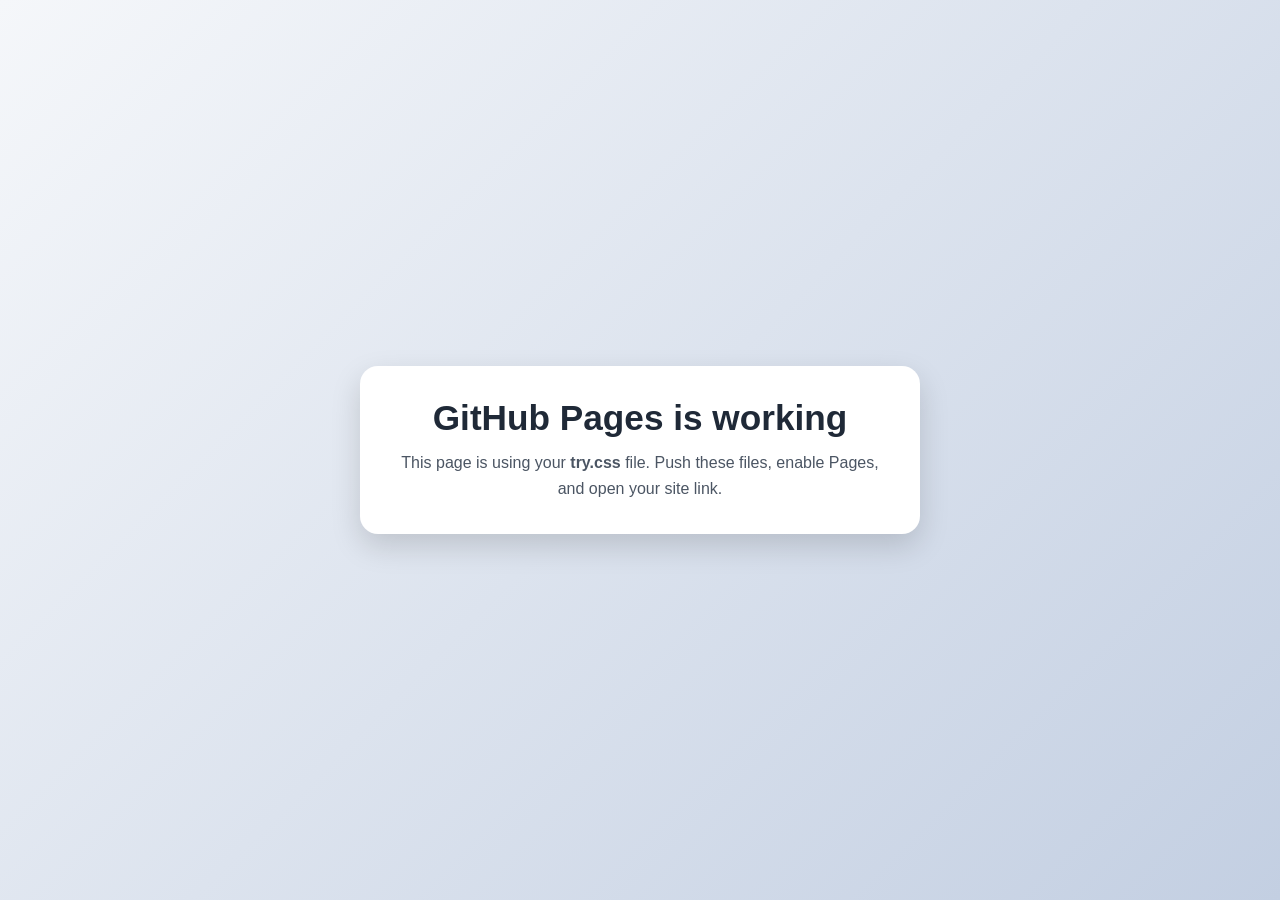
==== index.html @ b8c2696b "dd" ====
<!DOCTYPE html>
<html lang="en">
<head>
  <meta charset="UTF-8" />
  <meta name="viewport" content="width=device-width, initial-scale=1.0" />
  <title>My GitHub Pages Site</title>
  <link rel="stylesheet" href="try.css" />
</head>
<body>
  <main class="card">
    <h1 class="title">GitHub Pages is working</h1>
    <p class="subtitle">
      This page is using your <strong>try.css</strong> file. Push these files,
      enable Pages, and open your site link.
    </p>
  </main>
</body>
</html>
---- try.css ----
* {
	box-sizing: border-box;
}

body {
	margin: 0;
	min-height: 100vh;
	display: grid;
	place-items: center;
	font-family: Segoe UI, Tahoma, Geneva, Verdana, sans-serif;
	background: linear-gradient(135deg, #f5f7fa, #c3cfe2);
}

.card {
	width: min(92vw, 560px);
	padding: 2rem;
	border-radius: 18px;
	background: #ffffff;
	box-shadow: 0 12px 30px rgba(0, 0, 0, 0.15);
	text-align: center;
}

.title {
	margin: 0 0 0.75rem;
	font-size: clamp(1.6rem, 4vw, 2.2rem);
	color: #1f2937;
}

.subtitle {
	margin: 0;
	color: #4b5563;
	line-height: 1.6;
}
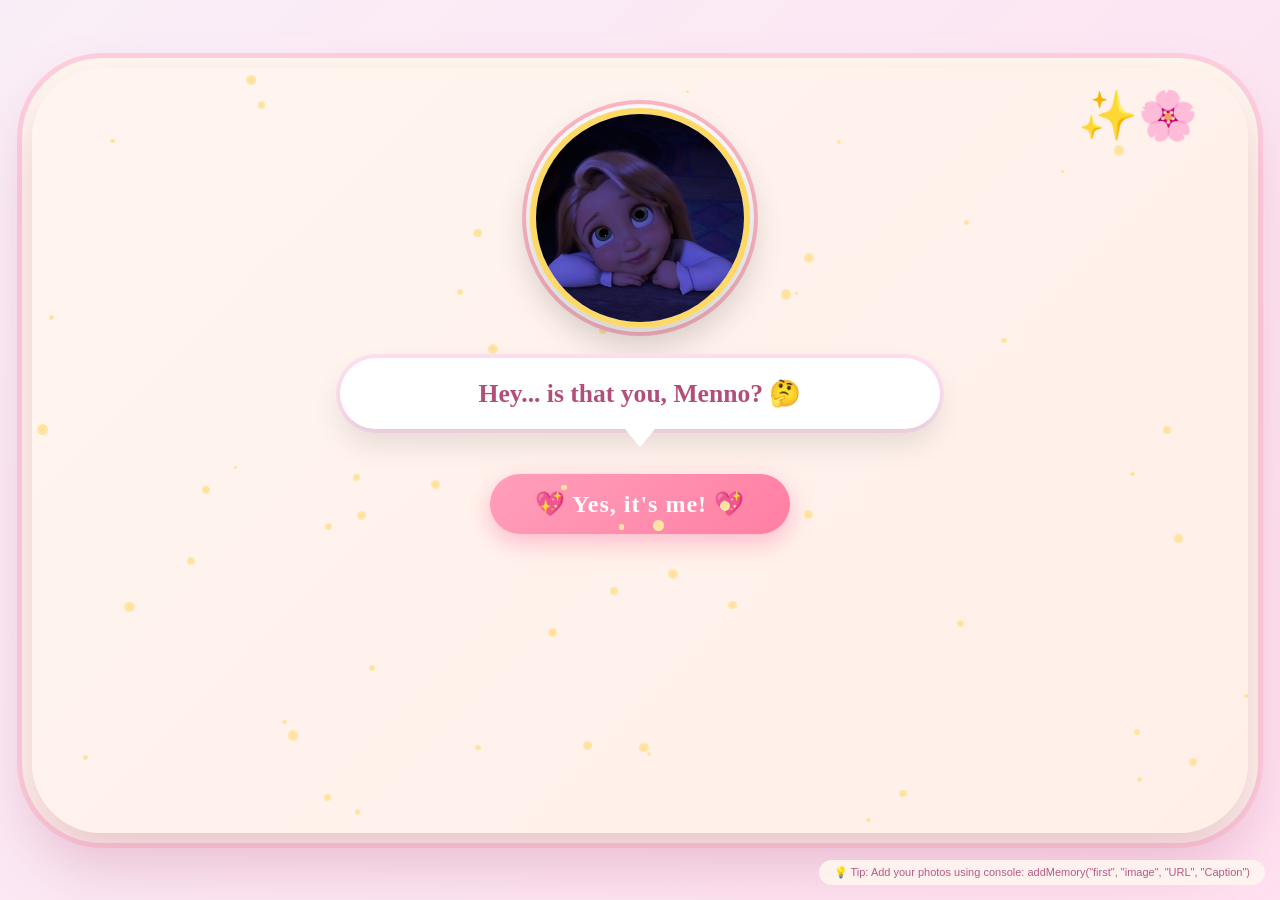
==== commit 0f9d6701: "1" ====
--- a/index.html
+++ b/index.html
@@ -1,18 +1,728 @@
-<!DOCTYPE html>
+ <!DOCTYPE html>
 <html lang="en">
 <head>
-  <meta charset="UTF-8" />
-  <meta name="viewport" content="width=device-width, initial-scale=1.0" />
-  <title>My GitHub Pages Site</title>
-  <link rel="stylesheet" href="try.css" />
+    <meta charset="UTF-8">
+    <meta name="viewport" content="width=device-width, initial-scale=1.0, user-scalable=yes">
+    <title>Simo's Magical Love Story ✨💖</title>
+    <style>
+        * {
+            margin: 0;
+            padding: 0;
+            box-sizing: border-box;
+        }
+
+        body {
+            min-height: 100vh;
+            background: linear-gradient(135deg, #f9eef7 0%, #ffe0f0 100%);
+            font-family: 'Quicksand', 'Segoe UI', 'Poppins', cursive, sans-serif;
+            overflow-x: hidden;
+            display: flex;
+            justify-content: center;
+            align-items: center;
+            padding: 20px;
+        }
+
+        /* Main container */
+        .story-container {
+            position: relative;
+            width: 1300px;
+            max-width: 95vw;
+            min-height: 85vh;
+            background: radial-gradient(ellipse at 30% 40%, #fff5ec, #ffefe6);
+            border-radius: 70px;
+            box-shadow: 0 30px 60px rgba(200, 120, 150, 0.4), 0 0 0 10px #fff9f0, 0 0 0 15px #ffcfdf;
+            overflow: hidden;
+            transition: all 0.4s ease;
+        }
+
+        /* Scenes */
+        .scene {
+            display: none;
+            width: 100%;
+            min-height: 85vh;
+            padding: 40px 30px;
+            position: relative;
+            animation: fadeIn 0.8s ease;
+        }
+
+        .scene.active {
+            display: block;
+        }
+
+        @keyframes fadeIn {
+            from { opacity: 0; transform: scale(0.98); }
+            to { opacity: 1; transform: scale(1); }
+        }
+
+        /* Main Story Scene */
+        .story-scene {
+            background: linear-gradient(135deg, #fff5f0, #ffefe8);
+            text-align: center;
+        }
+
+        /* Sparkles background */
+        .sparkle-bg {
+            position: absolute;
+            top: 0;
+            left: 0;
+            width: 100%;
+            height: 100%;
+            pointer-events: none;
+            z-index: 1;
+        }
+
+        .sparkle-dot {
+            position: absolute;
+            background: radial-gradient(circle, #ffdd99, #ffecb3);
+            border-radius: 50%;
+            animation: twinkle 2s infinite;
+        }
+
+        @keyframes twinkle {
+            0% { opacity: 0; transform: scale(0);}
+            50% { opacity: 0.8; transform: scale(1);}
+            100% { opacity: 0; transform: scale(0);}
+        }
+
+        /* Princess Container */
+        .princess-wrapper {
+            position: relative;
+            display: flex;
+            justify-content: center;
+            margin-bottom: 30px;
+            z-index: 10;
+        }
+
+        .princess-photo {
+            width: 220px;
+            height: 220px;
+            border-radius: 50%;
+            object-fit: cover;
+            border: 6px solid #ffd966;
+            box-shadow: 0 15px 35px rgba(0,0,0,0.2), 0 0 0 4px #fff, 0 0 0 8px #ffb7c5;
+            animation: gentleFloat 3s ease-in-out infinite;
+            cursor: pointer;
+            transition: transform 0.3s;
+        }
+
+        .princess-photo:hover {
+            transform: scale(1.02);
+        }
+
+        @keyframes gentleFloat {
+            0%, 100% { transform: translateY(0px); }
+            50% { transform: translateY(-12px); }
+        }
+
+        /* Hair sway effect (decorative) */
+        .hair-accessory {
+            position: absolute;
+            font-size: 3rem;
+            top: -20px;
+            right: 20px;
+            animation: sway 2s ease-in-out infinite;
+            pointer-events: none;
+        }
+
+        @keyframes sway {
+            0%, 100% { transform: rotate(-5deg); }
+            50% { transform: rotate(5deg); }
+        }
+
+        /* Speech Bubble */
+        .speech-container {
+            position: relative;
+            z-index: 10;
+            margin: 20px auto;
+            max-width: 600px;
+        }
+
+        .speech-bubble {
+            background: white;
+            border-radius: 50px;
+            padding: 20px 35px;
+            font-size: 1.6rem;
+            font-weight: 600;
+            color: #b34e7a;
+            box-shadow: 0 15px 30px rgba(0,0,0,0.1), 0 0 0 4px #ffe0f0;
+            text-align: center;
+            position: relative;
+            backdrop-filter: blur(2px);
+            font-family: 'Quicksand', cursive;
+            transition: all 0.3s ease;
+        }
+
+        .speech-bubble::before {
+            content: '';
+            position: absolute;
+            bottom: -18px;
+            left: 50%;
+            transform: translateX(-50%);
+            border-width: 18px 15px 0 15px;
+            border-style: solid;
+            border-color: white transparent transparent transparent;
+        }
+
+        /* Yes Button */
+        .yes-button {
+            background: linear-gradient(135deg, #ff9fbb, #ff7fa3);
+            color: white;
+            border: none;
+            padding: 16px 45px;
+            font-size: 1.5rem;
+            border-radius: 60px;
+            cursor: pointer;
+            font-weight: bold;
+            margin: 25px auto;
+            display: inline-block;
+            transition: all 0.3s;
+            box-shadow: 0 8px 25px rgba(255, 100, 150, 0.4);
+            font-family: 'Quicksand', cursive;
+            letter-spacing: 1px;
+        }
+
+        .yes-button:hover {
+            transform: scale(1.08);
+            box-shadow: 0 12px 35px rgba(255, 100, 150, 0.6);
+        }
+
+        /* Hearts Container */
+        .hearts-container {
+            position: fixed;
+            top: 0;
+            left: 0;
+            width: 100%;
+            height: 100%;
+            pointer-events: none;
+            z-index: 999;
+        }
+
+        .floating-heart {
+            position: absolute;
+            animation: floatHeartUp 3s ease-out forwards;
+            font-size: 1.5rem;
+            filter: drop-shadow(0 0 4px #ff69b4);
+        }
+
+        @keyframes floatHeartUp {
+            0% {
+                opacity: 1;
+                transform: translateY(0) scale(0.6);
+            }
+            100% {
+                opacity: 0;
+                transform: translateY(-200px) scale(1.2);
+            }
+        }
+
+        /* Magical Gate - Full Screen */
+        .magical-gate {
+            position: fixed;
+            top: 0;
+            left: 0;
+            width: 100%;
+            height: 100%;
+            background: linear-gradient(135deg, rgba(0,0,0,0.85), rgba(80,40,60,0.9));
+            backdrop-filter: blur(12px);
+            z-index: 2000;
+            display: none;
+            justify-content: center;
+            align-items: center;
+            animation: gateReveal 0.6s ease;
+        }
+
+        @keyframes gateReveal {
+            from { opacity: 0; transform: scale(1.1); backdrop-filter: blur(0); }
+            to { opacity: 1; transform: scale(1); backdrop-filter: blur(12px); }
+        }
+
+        .gate-content {
+            background: linear-gradient(135deg, #fff9f0, #fff0e8);
+            padding: 40px;
+            border-radius: 70px;
+            text-align: center;
+            max-width: 90%;
+            max-height: 90%;
+            overflow-y: auto;
+            animation: slideUpContent 0.5s ease;
+            box-shadow: 0 30px 60px rgba(0,0,0,0.3);
+        }
+
+        @keyframes slideUpContent {
+            from { transform: translateY(50px); opacity: 0; }
+            to { transform: translateY(0); opacity: 1; }
+        }
+
+        /* Gallery Folders */
+        .folders-container {
+            display: flex;
+            gap: 25px;
+            justify-content: center;
+            flex-wrap: wrap;
+            margin: 30px 0;
+        }
+
+        .folder {
+            background: linear-gradient(135deg, #ffe6f0, #ffd9e8);
+            border-radius: 35px;
+            padding: 25px 20px;
+            width: 250px;
+            cursor: pointer;
+            transition: all 0.4s cubic-bezier(0.2, 0.9, 0.4, 1.1);
+            box-shadow: 0 15px 25px rgba(0,0,0,0.1);
+            border: 2px solid rgba(255,215,0,0.3);
+        }
+
+        .folder:hover {
+            transform: translateY(-12px) scale(1.02);
+            box-shadow: 0 25px 35px rgba(0,0,0,0.2);
+            border-color: #ffb347;
+        }
+
+        .folder-icon {
+            font-size: 4rem;
+            margin-bottom: 15px;
+        }
+
+        .folder h3 {
+            color: #b34e7a;
+            margin-bottom: 10px;
+            font-size: 1.5rem;
+        }
+
+        .folder p {
+            color: #a05a7a;
+            font-size: 0.9rem;
+        }
+
+        /* Media Gallery */
+        .media-gallery {
+            display: none;
+            flex-wrap: wrap;
+            gap: 25px;
+            justify-content: center;
+            margin-top: 30px;
+            max-height: 500px;
+            overflow-y: auto;
+            padding: 20px;
+        }
+
+        .media-gallery.active {
+            display: flex;
+        }
+
+        .media-item {
+            background: white;
+            border-radius: 25px;
+            padding: 12px;
+            width: 260px;
+            text-align: center;
+            box-shadow: 0 8px 20px rgba(0,0,0,0.1);
+            transition: all 0.3s;
+            animation: fadeSlide 0.5s ease backwards;
+        }
+
+        .media-item:hover {
+            transform: scale(1.03) translateY(-5px);
+            box-shadow: 0 15px 30px rgba(0,0,0,0.2);
+        }
+
+        @keyframes fadeSlide {
+            from { opacity: 0; transform: translateY(20px); }
+            to { opacity: 1; transform: translateY(0); }
+        }
+
+        .media-item img, .media-item video {
+            width: 100%;
+            height: 200px;
+            object-fit: cover;
+            border-radius: 18px;
+        }
+
+        .media-caption {
+            margin-top: 12px;
+            color: #b34e7a;
+            font-weight: 600;
+        }
+
+        /* Buttons */
+        .close-gate {
+            background: linear-gradient(135deg, #ffb347, #ff8c42);
+            color: white;
+            border: none;
+            padding: 12px 35px;
+            border-radius: 50px;
+            font-size: 1.1rem;
+            cursor: pointer;
+            margin-top: 25px;
+            font-weight: bold;
+            transition: all 0.3s;
+        }
+
+        .close-gate:hover {
+            transform: scale(1.05);
+            box-shadow: 0 5px 15px rgba(0,0,0,0.2);
+        }
+
+        .back-folder {
+            background: #ffb7c5;
+            border: none;
+            padding: 8px 25px;
+            border-radius: 40px;
+            cursor: pointer;
+            margin: 10px auto;
+            display: inline-block;
+            font-weight: bold;
+            color: #a33e6b;
+        }
+
+        /* Scrollbar */
+        ::-webkit-scrollbar {
+            width: 8px;
+        }
+        ::-webkit-scrollbar-track {
+            background: #ffe2ef;
+            border-radius: 10px;
+        }
+        ::-webkit-scrollbar-thumb {
+            background: #d989b0;
+            border-radius: 10px;
+        }
+
+        /* Romantic title */
+        .gate-title {
+            font-size: 2rem;
+            color: #b34e7a;
+            text-shadow: 0 2px 8px #ffcfdf;
+            margin-bottom: 20px;
+        }
+
+        /* Instruction hint */
+        .add-hint {
+            position: fixed;
+            bottom: 15px;
+            right: 15px;
+            background: rgba(255,245,240,0.9);
+            padding: 6px 15px;
+            border-radius: 30px;
+            font-size: 11px;
+            color: #b55a83;
+            z-index: 100;
+            pointer-events: none;
+            backdrop-filter: blur(4px);
+        }
+    </style>
 </head>
 <body>
-  <main class="card">
-    <h1 class="title">GitHub Pages is working</h1>
-    <p class="subtitle">
-      This page is using your <strong>try.css</strong> file. Push these files,
-      enable Pages, and open your site link.
-    </p>
-  </main>
+<div class="story-container">
+    <!-- Main Story Scene -->
+    <div id="mainScene" class="scene active story-scene">
+        <!-- Sparkle background -->
+        <div class="sparkle-bg" id="sparkleBg"></div>
+        
+        <!-- Princess -->
+        <div class="princess-wrapper">
+            <img id="princessImg" class="princess-photo" src="./rep.jpeg" alt="Princess photo">
+            <div class="hair-accessory">✨🌸</div>
+        </div>
+
+        <!-- Speech Bubble -->
+        <div class="speech-container">
+            <div class="speech-bubble" id="speechBubble">
+                Hey... is that you, Menno? 🤔
+            </div>
+        </div>
+
+        <!-- Yes Button -->
+        <button class="yes-button" id="yesButton">💖 Yes, it's me! 💖</button>
+    </div>
+</div>
+
+<!-- Magical Gate - Full Screen Gallery -->
+<div id="magicalGate" class="magical-gate">
+    <div class="gate-content">
+        <h2 class="gate-title">💕 Our Beautiful Memories 💕</h2>
+        
+        <!-- Folders -->
+        <div class="folders-container" id="foldersContainer">
+            <div class="folder" onclick="showFolder('first')">
+                <div class="folder-icon">🌸📸</div>
+                <h3>First Memories Together</h3>
+                <p>✨ Where our journey began ✨</p>
+            </div>
+            <div class="folder" onclick="showFolder('bestfriends')">
+                <div class="folder-icon">💕👯‍♀️</div>
+                <h3>Becoming Best Friends</h3>
+                <p>💖 Laughter, tears & adventures 💖</p>
+            </div>
+            <div class="folder" onclick="showFolder('sisters')">
+                <div class="folder-icon">👭✨</div>
+                <h3>Becoming Sisters</h3>
+                <p>🌟 Forever family, forever love 🌟</p>
+            </div>
+        </div>
+
+        <!-- Gallery Sections -->
+        <div id="firstMemories" class="media-gallery">
+            <div id="firstMemoriesContent" style="display: flex; flex-wrap: wrap; gap: 20px; justify-content: center; width: 100%;"></div>
+        </div>
+
+        <div id="bestfriendsMemories" class="media-gallery">
+            <div id="bestfriendsContent" style="display: flex; flex-wrap: wrap; gap: 20px; justify-content: center; width: 100%;"></div>
+        </div>
+
+        <div id="sistersMemories" class="media-gallery">
+            <div id="sistersContent" style="display: flex; flex-wrap: wrap; gap: 20px; justify-content: center; width: 100%;"></div>
+        </div>
+
+        <button class="close-gate" onclick="closeGate()">💝 Close & Continue Dreaming 💝</button>
+    </div>
+</div>
+
+<div class="add-hint">
+    💡 Tip: Add your photos using console: addMemory("first", "image", "URL", "Caption")
+</div>
+
+<script>
+    // Memory storage
+    let memories = {
+        first: [],
+        bestfriends: [],
+        sisters: []
+    };
+
+    // ============================================================
+    // ⭐⭐⭐ IMPORTANT: WHEN YOU SEND YOUR PRINCESS PHOTO, UPDATE THIS LINE! ⭐⭐⭐
+    // Just replace the URL inside the quotes with your image URL or data
+    // Example: document.getElementById('princessImg').src = "your-photo-url.jpg";
+    // ============================================================
+    function setPrincessPhoto(photoUrl) {
+        document.getElementById('princessImg').src = photoUrl;
+    }
+    
+    // You can also call this later when you have the photo:
+    // setPrincessPhoto("your-image-url-here");
+
+    // Generate sparkles
+    function createSparkles() {
+        const container = document.getElementById('sparkleBg');
+        for(let i = 0; i < 60; i++) {
+            const sparkle = document.createElement('div');
+            sparkle.classList.add('sparkle-dot');
+            const size = 3 + Math.random() * 8;
+            sparkle.style.width = size + 'px';
+            sparkle.style.height = size + 'px';
+            sparkle.style.left = Math.random() * 100 + '%';
+            sparkle.style.top = Math.random() * 100 + '%';
+            sparkle.style.animationDelay = Math.random() * 3 + 's';
+            sparkle.style.animationDuration = 1 + Math.random() * 2 + 's';
+            container.appendChild(sparkle);
+        }
+    }
+    createSparkles();
+
+    // Create floating hearts
+    function createHeartBurst(count = 18) {
+        const heartsContainer = document.createElement('div');
+        heartsContainer.className = 'hearts-container';
+        document.body.appendChild(heartsContainer);
+        
+        for(let i = 0; i < count; i++) {
+            setTimeout(() => {
+                const heart = document.createElement('div');
+                heart.className = 'floating-heart';
+                heart.innerHTML = ['❤️', '💖', '💗', '💕', '💓', '🌸', '✨', '💝', '💘'][Math.floor(Math.random() * 9)];
+                heart.style.left = (Math.random() * window.innerWidth) + 'px';
+                heart.style.bottom = '0px';
+                heart.style.fontSize = (18 + Math.random() * 22) + 'px';
+                heartsContainer.appendChild(heart);
+                setTimeout(() => heart.remove(), 2800);
+            }, i * 60);
+        }
+        setTimeout(() => heartsContainer.remove(), 3000);
+    }
+
+    // Yes button click handler
+    document.getElementById('yesButton').addEventListener('click', function() {
+        const bubble = document.getElementById('speechBubble');
+        const btn = this;
+        
+        // Hide button
+        btn.style.display = 'none';
+        
+        // First reply
+        bubble.innerHTML = 'Yes, it\'s me Menno! 😊💖';
+        createHeartBurst(12);
+        
+        // After 2 seconds, show love message
+        setTimeout(() => {
+            bubble.innerHTML = 'Simo loves you so much Menno! ❤️❤️❤️';
+            createHeartBurst(20);
+            
+            // After 2 seconds, open magical gate
+            setTimeout(() => {
+                openMagicalGate();
+            }, 2000);
+        }, 2000);
+    });
+
+    // Open full-screen magical gate
+    function openMagicalGate() {
+        const gate = document.getElementById('magicalGate');
+        gate.style.display = 'flex';
+        
+        // Create magical sparkles
+        for(let i = 0; i < 80; i++) {
+            setTimeout(() => {
+                const spark = document.createElement('div');
+                spark.innerHTML = ['✨', '⭐', '💫', '🌟', '💖', '🌸'][Math.floor(Math.random() * 6)];
+                spark.style.position = 'fixed';
+                spark.style.left = Math.random() * window.innerWidth + 'px';
+                spark.style.top = Math.random() * window.innerHeight + 'px';
+                spark.style.fontSize = (12 + Math.random() * 25) + 'px';
+                spark.style.pointerEvents = 'none';
+                spark.style.zIndex = '2001';
+                spark.style.animation = 'floatHeartUp 1s ease-out forwards';
+                document.body.appendChild(spark);
+                setTimeout(() => spark.remove(), 1000);
+            }, i * 20);
+        }
+        
+        // Load example memories (you'll replace these)
+        loadExampleMemories();
+    }
+
+    // Close gate
+    function closeGate() {
+        const gate = document.getElementById('magicalGate');
+        gate.style.display = 'none';
+        
+        // Hide all galleries
+        document.querySelectorAll('.media-gallery').forEach(g => {
+            g.classList.remove('active');
+            g.style.display = 'none';
+        });
+    }
+
+    // Show specific folder
+    function showFolder(folderName) {
+        // Hide all galleries
+        document.querySelectorAll('.media-gallery').forEach(g => {
+            g.classList.remove('active');
+            g.style.display = 'none';
+        });
+        
+        // Show selected gallery
+        const gallery = document.getElementById(`${folderName}Memories`);
+        if (gallery) {
+            gallery.classList.add('active');
+            gallery.style.display = 'flex';
+        }
+    }
+
+    // Load example memories (replace these with your actual memories!)
+    function loadExampleMemories() {
+        // Example memories - REPLACE THESE WITH YOUR ACTUAL PHOTOS/VIDEOS
+        memories.first = [
+            { type: 'image', url: 'https://via.placeholder.com/260x200/FFB6C1/FFFFFF?text=Our+First+Meet', caption: 'The day we first met ✨' },
+            { type: 'image', url: 'https://via.placeholder.com/260x200/FFC0CB/FFFFFF?text=First+Adventure', caption: 'Our first adventure together 💕' },
+        ];
+        
+        memories.bestfriends = [
+            { type: 'image', url: 'https://via.placeholder.com/260x200/FFDAB9/FFFFFF?text=Besties', caption: 'Best friends forever! 💖' },
+            { type: 'image', url: 'https://via.placeholder.com/260x200/FFE4E1/FFFFFF?text=Laughing', caption: 'So many laughs together 😂' },
+        ];
+        
+        memories.sisters = [
+            { type: 'image', url: 'https://via.placeholder.com/260x200/FF69B4/FFFFFF?text=Sisters', caption: 'Sisters by heart 👭' },
+            { type: 'image', url: 'https://via.placeholder.com/260x200/FF85B3/FFFFFF?text=Forever', caption: 'Forever family 🌟' },
+        ];
+        
+        renderMemories('first', memories.first);
+        renderMemories('bestfriends', memories.bestfriends);
+        renderMemories('sisters', memories.sisters);
+    }
+
+    // Render memories
+    function renderMemories(folderName, items) {
+        const container = document.getElementById(`${folderName}Content`);
+        if (!container) return;
+        
+        container.innerHTML = '';
+        items.forEach((item, index) => {
+            const mediaDiv = document.createElement('div');
+            mediaDiv.className = 'media-item';
+            mediaDiv.style.animationDelay = (index * 0.1) + 's';
+            
+            if (item.type === 'image') {
+                const img = document.createElement('img');
+                img.src = item.url;
+                img.alt = item.caption;
+                mediaDiv.appendChild(img);
+            } else if (item.type === 'video') {
+                const video = document.createElement('video');
+                video.controls = true;
+                video.style.width = '100%';
+                const source = document.createElement('source');
+                source.src = item.url;
+                video.appendChild(source);
+                mediaDiv.appendChild(video);
+            }
+            
+            const caption = document.createElement('div');
+            caption.className = 'media-caption';
+            caption.textContent = item.caption;
+            mediaDiv.appendChild(caption);
+            
+            container.appendChild(mediaDiv);
+        });
+    }
+
+    // Function to add your own memories (use in console or call directly)
+    window.addMemory = function(folder, type, url, caption) {
+        if (!memories[folder]) memories[folder] = [];
+        memories[folder].push({ type, url, caption });
+        renderMemories(folder, memories[folder]);
+        // Auto-show the folder if gate is open
+        if (document.getElementById('magicalGate').style.display === 'flex') {
+            showFolder(folder);
+        }
+    };
+
+    // Add some floating hearts periodically
+    setInterval(() => {
+        if (document.getElementById('mainScene').classList.contains('active')) {
+            if (Math.random() > 0.7) {
+                createHeartBurst(3);
+            }
+        }
+    }, 4000);
+
+    // Blinking eyes effect (cute!)
+    const princessImg = document.getElementById('princessImg');
+    setInterval(() => {
+        if (princessImg && document.getElementById('mainScene').classList.contains('active')) {
+            princessImg.style.transform = 'scale(0.98)';
+            setTimeout(() => {
+                princessImg.style.transform = '';
+            }, 100);
+        }
+    }, 3500);
+</script>
+
+<!-- Instructions for adding YOUR photos -->
+<script>
+    console.log('🎀✨ MAGICAL STORY READY! ✨🎀');
+    console.log('📸 TO ADD YOUR PRINCESS PHOTO:');
+    console.log('   setPrincessPhoto("your-image-url.jpg")');
+    console.log('');
+    console.log('📁 TO ADD MEMORIES TO FOLDERS:');
+    console.log('   addMemory("first", "image", "photo-url.jpg", "Our first memory 💕")');
+    console.log('   addMemory("bestfriends", "image", "friends-photo.jpg", "Best friends moment")');
+    console.log('   addMemory("sisters", "video", "video-url.mp4", "Sisterhood forever")');
+    console.log('');
+    console.log('💖 Folders: "first", "bestfriends", "sisters"');
+    console.log('🌟 When you get your princess photo, just call setPrincessPhoto()!');
+</script>
 </body>
-</html>
+</html>
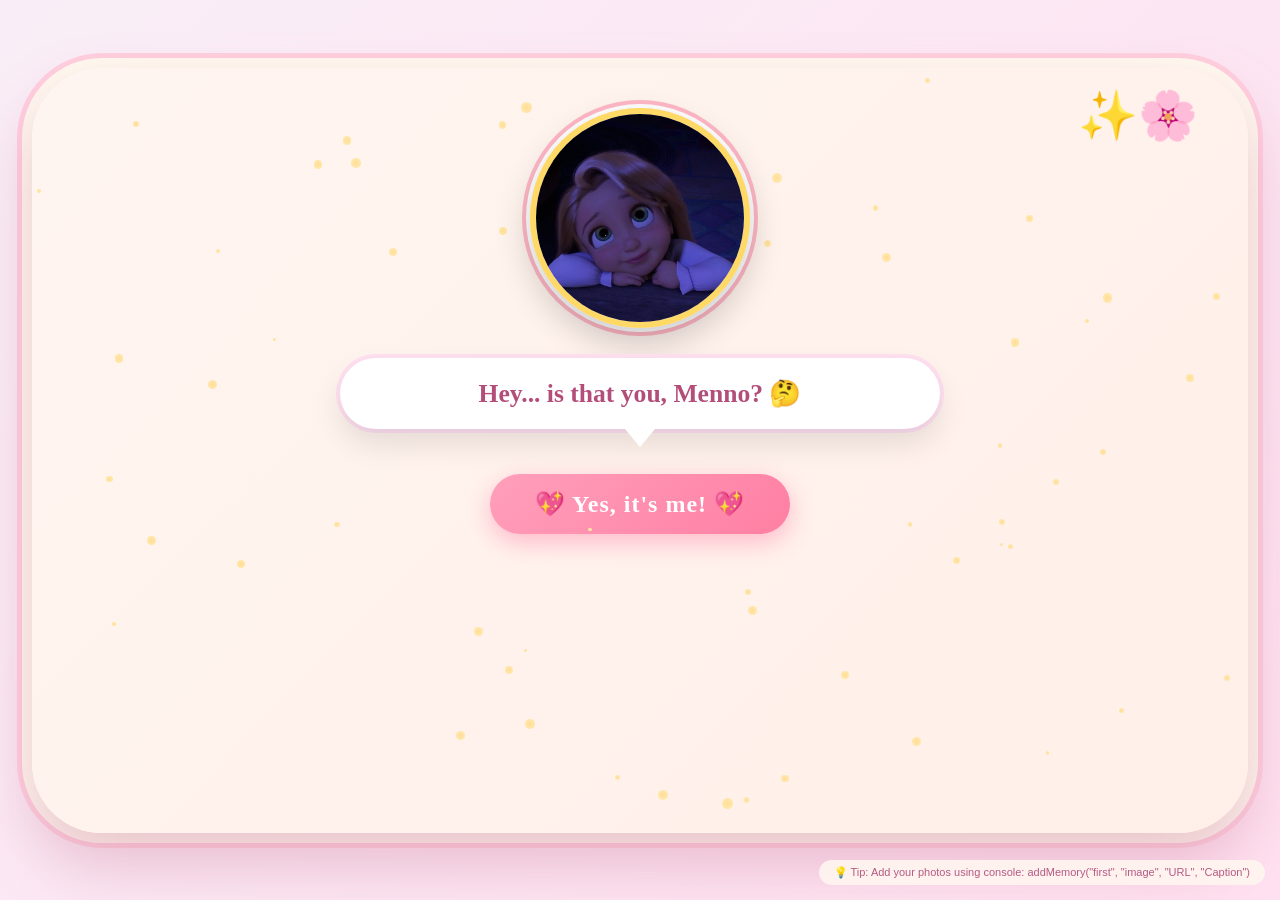
==== commit 870c53b0: "2" ====
--- a/index.html
+++ b/index.html
@@ -298,17 +298,28 @@
         /* Media Gallery */
         .media-gallery {
             display: none;
+            gap: 20px;
+            justify-content: center;
+            align-items: flex-start;
+            margin-top: 30px;
+            width: 100%;
+            max-height: 430px;
+            overflow-y: auto;
+            overflow-x: hidden;
+            padding: 14px 10px 20px;
+            -webkit-overflow-scrolling: touch;
+        }
+
+        .media-gallery.active {
+            display: block;
+        }
+
+        .media-track {
+            display: flex;
             flex-wrap: wrap;
-            gap: 25px;
+            gap: 20px;
             justify-content: center;
-            margin-top: 30px;
-            max-height: 500px;
-            overflow-y: auto;
-            padding: 20px;
-        }
-
-        .media-gallery.active {
-            display: flex;
+            width: 100%;
         }
 
         .media-item {
@@ -316,6 +327,7 @@
             border-radius: 25px;
             padding: 12px;
             width: 260px;
+            flex: 0 0 260px;
             text-align: center;
             box-shadow: 0 8px 20px rgba(0,0,0,0.1);
             transition: all 0.3s;
@@ -445,34 +457,36 @@
         
         <!-- Folders -->
         <div class="folders-container" id="foldersContainer">
-            <div class="folder" onclick="showFolder('first')">
+            <div class="folder" onclick="openFirstMemoriesPage()">
                 <div class="folder-icon">🌸📸</div>
                 <h3>First Memories Together</h3>
                 <p>✨ Where our journey began ✨</p>
             </div>
-            <div class="folder" onclick="showFolder('bestfriends')">
+            <div class="folder" onclick="openBestMemoriesPage()">
                 <div class="folder-icon">💕👯‍♀️</div>
                 <h3>Becoming Best Friends</h3>
                 <p>💖 Laughter, tears & adventures 💖</p>
             </div>
-            <div class="folder" onclick="showFolder('sisters')">
+            <div class="folder" onclick="openSistersMemoriesPage()">
                 <div class="folder-icon">👭✨</div>
                 <h3>Becoming Sisters</h3>
                 <p>🌟 Forever family, forever love 🌟</p>
             </div>
         </div>
 
+        <button class="back-folder" id="backToFoldersBtn" onclick="showFolders()" style="display: none;">⬅ Back to folders</button>
+
         <!-- Gallery Sections -->
         <div id="firstMemories" class="media-gallery">
-            <div id="firstMemoriesContent" style="display: flex; flex-wrap: wrap; gap: 20px; justify-content: center; width: 100%;"></div>
+            <div id="firstMemoriesContent" class="media-track"></div>
         </div>
 
         <div id="bestfriendsMemories" class="media-gallery">
-            <div id="bestfriendsContent" style="display: flex; flex-wrap: wrap; gap: 20px; justify-content: center; width: 100%;"></div>
+            <div id="bestfriendsContent" class="media-track"></div>
         </div>
 
         <div id="sistersMemories" class="media-gallery">
-            <div id="sistersContent" style="display: flex; flex-wrap: wrap; gap: 20px; justify-content: center; width: 100%;"></div>
+            <div id="sistersContent" class="media-track"></div>
         </div>
 
         <button class="close-gate" onclick="closeGate()">💝 Close & Continue Dreaming 💝</button>
@@ -596,6 +610,7 @@
     function closeGate() {
         const gate = document.getElementById('magicalGate');
         gate.style.display = 'none';
+        showFolders();
         
         // Hide all galleries
         document.querySelectorAll('.media-gallery').forEach(g => {
@@ -604,8 +619,37 @@
         });
     }
 
+    function showFolders() {
+        const folders = document.getElementById('foldersContainer');
+        const backBtn = document.getElementById('backToFoldersBtn');
+        folders.style.display = 'flex';
+        backBtn.style.display = 'none';
+
+        document.querySelectorAll('.media-gallery').forEach(g => {
+            g.classList.remove('active');
+            g.style.display = 'none';
+        });
+    }
+
     // Show specific folder
+    function openFirstMemoriesPage() {
+        window.location.href = './first-memories.html';
+    }
+
+    function openBestMemoriesPage() {
+        window.location.href = './best-memories.html';
+    }
+
+    function openSistersMemoriesPage() {
+        window.location.href = './sisters-memories.html';
+    }
+
     function showFolder(folderName) {
+        const folders = document.getElementById('foldersContainer');
+        const backBtn = document.getElementById('backToFoldersBtn');
+        folders.style.display = 'none';
+        backBtn.style.display = 'inline-block';
+
         // Hide all galleries
         document.querySelectorAll('.media-gallery').forEach(g => {
             g.classList.remove('active');
@@ -616,7 +660,9 @@
         const gallery = document.getElementById(`${folderName}Memories`);
         if (gallery) {
             gallery.classList.add('active');
-            gallery.style.display = 'flex';
+            gallery.style.display = 'block';
+            gallery.scrollTop = 0;
+            gallery.scrollIntoView({ behavior: 'smooth', block: 'nearest' });
         }
     }
 
@@ -624,8 +670,12 @@
     function loadExampleMemories() {
         // Example memories - REPLACE THESE WITH YOUR ACTUAL PHOTOS/VIDEOS
         memories.first = [
-            { type: 'image', url: 'https://via.placeholder.com/260x200/FFB6C1/FFFFFF?text=Our+First+Meet', caption: 'The day we first met ✨' },
-            { type: 'image', url: 'https://via.placeholder.com/260x200/FFC0CB/FFFFFF?text=First+Adventure', caption: 'Our first adventure together 💕' },
+            { type: 'image', url: './first_1.jpeg', caption: 'First memory 1 ✨' },
+            { type: 'image', url: './first_2.jpeg', caption: 'First memory 2 💖' },
+            { type: 'image', url: './first_3.jpeg', caption: 'First memory 3 🌸' },
+            { type: 'image', url: './first_4.jpeg', caption: 'First memory 4 💕' },
+            { type: 'image', url: './first_5.jpeg', caption: 'First memory 5 ✨' },
+            { type: 'image', url: './first_6.jpeg', caption: 'First memory 6 💖' },
         ];
         
         memories.bestfriends = [
@@ -708,6 +758,13 @@
             }, 100);
         }
     }, 3500);
+
+    // If coming back from a memories page, open directly at folder chooser.
+    const pageParams = new URLSearchParams(window.location.search);
+    if (pageParams. get('view') === 'folders') {
+        openMagicalGate();
+        showFolders();
+    }
 </script>
 
 <!-- Instructions for adding YOUR photos -->
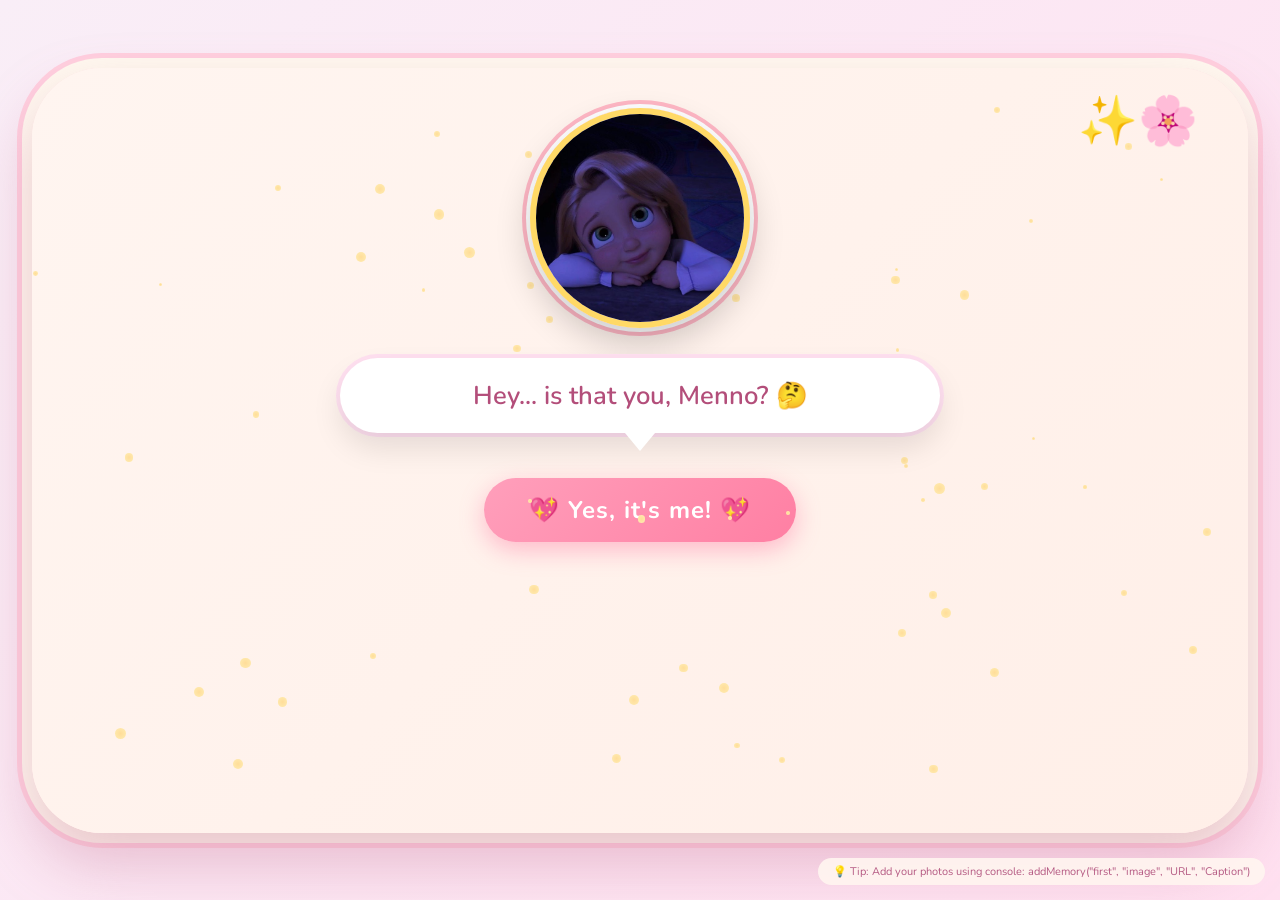
==== commit 4f49ea14: "3" ====
--- a/index.html
+++ b/index.html
@@ -4,6 +4,9 @@
     <meta charset="UTF-8">
     <meta name="viewport" content="width=device-width, initial-scale=1.0, user-scalable=yes">
     <title>Simo's Magical Love Story ✨💖</title>
+    <link rel="preconnect" href="https://fonts.googleapis.com">
+    <link rel="preconnect" href="https://fonts.gstatic.com" crossorigin>
+    <link href="https://fonts.googleapis.com/css2?family=Nunito:wght@500;700;800&display=swap" rel="stylesheet">
     <style>
         * {
             margin: 0;
@@ -14,7 +17,7 @@
         body {
             min-height: 100vh;
             background: linear-gradient(135deg, #f9eef7 0%, #ffe0f0 100%);
-            font-family: 'Quicksand', 'Segoe UI', 'Poppins', cursive, sans-serif;
+            font-family: 'Nunito', 'Segoe UI', 'Trebuchet MS', sans-serif;
             overflow-x: hidden;
             display: flex;
             justify-content: center;
@@ -148,7 +151,7 @@
             text-align: center;
             position: relative;
             backdrop-filter: blur(2px);
-            font-family: 'Quicksand', cursive;
+            font-family: 'Nunito', 'Segoe UI', sans-serif;
             transition: all 0.3s ease;
         }
 
@@ -177,7 +180,7 @@
             display: inline-block;
             transition: all 0.3s;
             box-shadow: 0 8px 25px rgba(255, 100, 150, 0.4);
-            font-family: 'Quicksand', cursive;
+            font-family: 'Nunito', 'Segoe UI', sans-serif;
             letter-spacing: 1px;
         }
 
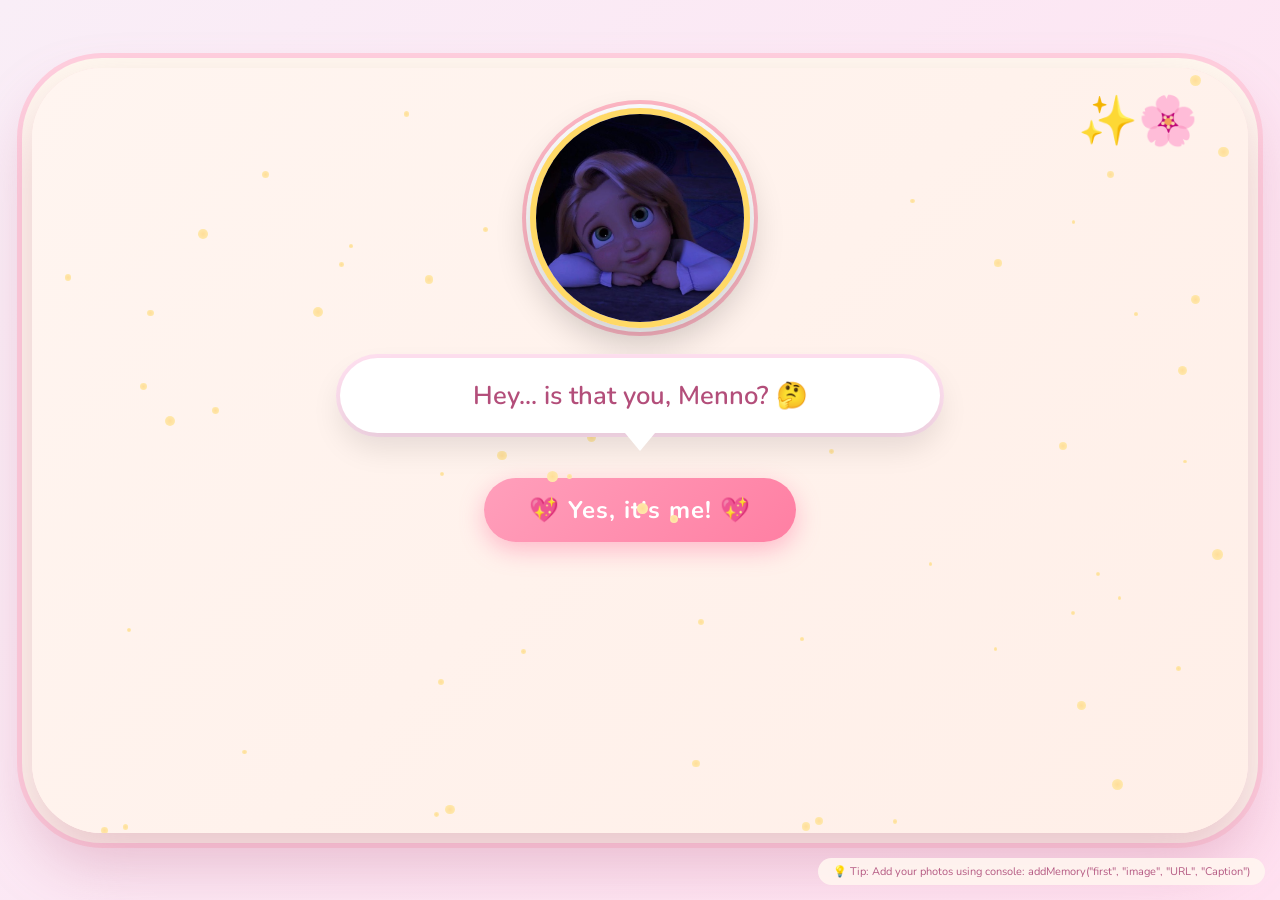
==== commit c459e4e9: "4" ====
--- a/index.html
+++ b/index.html
@@ -508,6 +508,100 @@
         sisters: []
     };
 
+    const galleryAutoState = new WeakMap();
+
+    function createGalleryAutoScroller(galleryEl) {
+        const state = {
+            direction: 1,
+            running: false,
+            rafId: null,
+            lastFrame: 0,
+            holdUntil: performance.now() + 700,
+            lastUserAction: performance.now()
+        };
+
+        function markUserAction(extraPause = 1800) {
+            const now = performance.now();
+            state.lastUserAction = now;
+            state.holdUntil = Math.max(state.holdUntil, now + extraPause);
+        }
+
+        function loop(ts) {
+            if (!state.running) {
+                return;
+            }
+
+            if (!state.lastFrame) {
+                state.lastFrame = ts;
+            }
+
+            const dt = (ts - state.lastFrame) / 1000;
+            state.lastFrame = ts;
+
+            const maxScroll = galleryEl.scrollHeight - galleryEl.clientHeight;
+            const canAutoScroll =
+                maxScroll > 0 &&
+                !document.hidden &&
+                ts >= state.holdUntil;
+
+            if (canAutoScroll) {
+                galleryEl.scrollTop += state.direction * 52 * dt;
+
+                if (galleryEl.scrollTop >= maxScroll - 2) {
+                    galleryEl.scrollTop = maxScroll;
+                    state.direction = -1;
+                    state.holdUntil = ts + 1100;
+                } else if (galleryEl.scrollTop <= 2) {
+                    galleryEl.scrollTop = 0;
+                    state.direction = 1;
+                    state.holdUntil = ts + 1100;
+                }
+            }
+
+            state.rafId = requestAnimationFrame(loop);
+        }
+
+        ["wheel", "touchstart", "touchmove", "pointerdown", "mousedown", "keydown"].forEach((eventName) => {
+            galleryEl.addEventListener(eventName, () => markUserAction(), { passive: true });
+        });
+
+        galleryEl.addEventListener('mouseenter', () => markUserAction(1400));
+        galleryEl.addEventListener('mouseleave', () => markUserAction(450));
+
+        state.start = function start() {
+            if (state.running) {
+                return;
+            }
+            state.running = true;
+            state.lastFrame = 0;
+            state.holdUntil = performance.now() + 700;
+            state.rafId = requestAnimationFrame(loop);
+        };
+
+        state.stop = function stop() {
+            state.running = false;
+            if (state.rafId) {
+                cancelAnimationFrame(state.rafId);
+                state.rafId = null;
+            }
+        };
+
+        return state;
+    }
+
+    function getGalleryAutoScroller(galleryEl) {
+        if (!galleryAutoState.has(galleryEl)) {
+            galleryAutoState.set(galleryEl, createGalleryAutoScroller(galleryEl));
+        }
+        return galleryAutoState.get(galleryEl);
+    }
+
+    function stopAllGalleryAutoScroll() {
+        document.querySelectorAll('.media-gallery').forEach((gallery) => {
+            getGalleryAutoScroller(gallery).stop();
+        });
+    }
+
     // ============================================================
     // ⭐⭐⭐ IMPORTANT: WHEN YOU SEND YOUR PRINCESS PHOTO, UPDATE THIS LINE! ⭐⭐⭐
     // Just replace the URL inside the quotes with your image URL or data
@@ -613,6 +707,7 @@
     function closeGate() {
         const gate = document.getElementById('magicalGate');
         gate.style.display = 'none';
+        stopAllGalleryAutoScroll();
         showFolders();
         
         // Hide all galleries
@@ -627,6 +722,8 @@
         const backBtn = document.getElementById('backToFoldersBtn');
         folders.style.display = 'flex';
         backBtn.style.display = 'none';
+
+        stopAllGalleryAutoScroll();
 
         document.querySelectorAll('.media-gallery').forEach(g => {
             g.classList.remove('active');
@@ -666,6 +763,7 @@
             gallery.style.display = 'block';
             gallery.scrollTop = 0;
             gallery.scrollIntoView({ behavior: 'smooth', block: 'nearest' });
+            getGalleryAutoScroller(gallery).start();
         }
     }
 
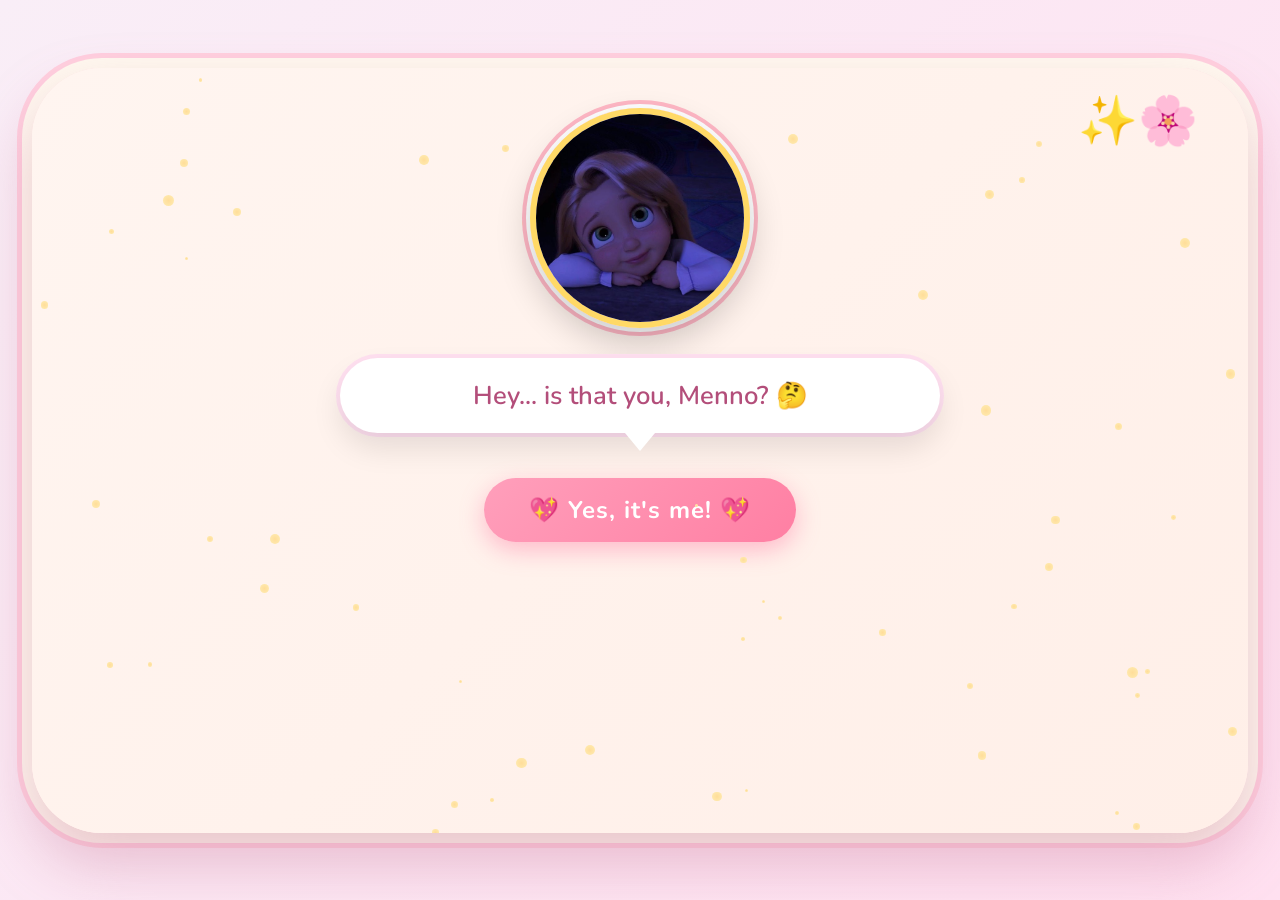
==== commit e28a8a5c: "5" ====
--- a/index.html
+++ b/index.html
@@ -494,10 +494,6 @@
 
         <button class="close-gate" onclick="closeGate()">💝 Close & Continue Dreaming 💝</button>
     </div>
-</div>
-
-<div class="add-hint">
-    💡 Tip: Add your photos using console: addMemory("first", "image", "URL", "Caption")
 </div>
 
 <script>
